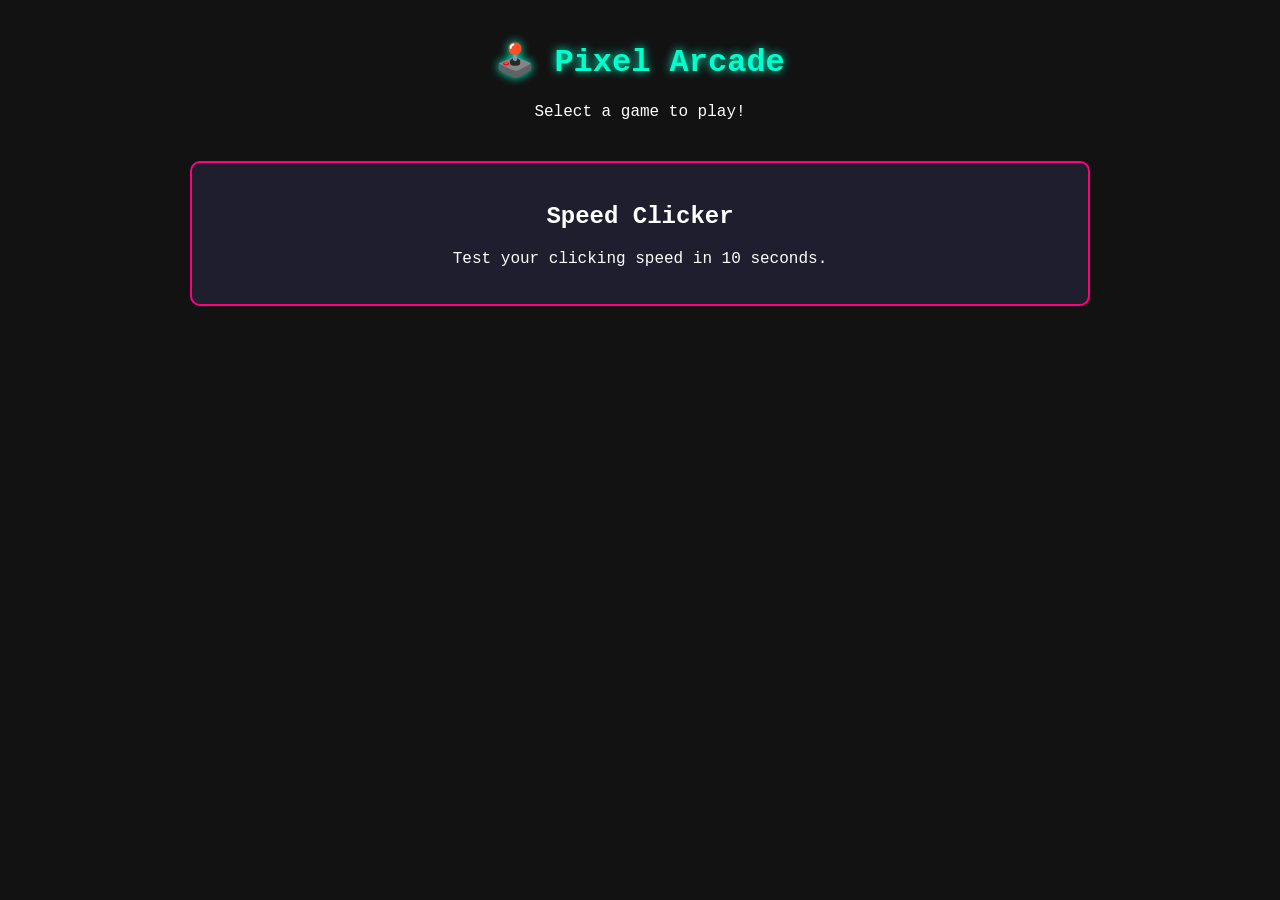
==== index.html @ 7aa88722 "first commit" ====
<!DOCTYPE html>
<html lang="en">
<head>
  <meta charset="UTF-8">
  <meta name="viewport" content="width=device-width, initial-scale=1.0">
  <title>Pixel Arcade</title>
  <link rel="stylesheet" href="style.css">
</head>
<body>
  <header>
    <h1>🕹️ Pixel Arcade</h1>
    <p>Select a game to play!</p>
  </header>

  <main class="game-grid">
    <a href="games/clicker.html" class="game-card">
      <h2>Speed Clicker</h2>
      <p>Test your clicking speed in 10 seconds.</p>
    </a>
    <!-- Add more game cards here as you build them -->
  </main>
</body>
</html>
---- style.css ----
body {
  background-color: #121212;
  color: #ffffff;
  font-family: 'Courier New', Courier, monospace;
  text-align: center;
  margin: 0;
  padding: 20px;
}

header h1 {
  color: #00ffcc;
  text-shadow: 0 0 10px #00ffcc;
}

.game-grid {
  display: grid;
  grid-template-columns: repeat(auto-fit, minmax(250px, 1fr));
  gap: 20px;
  max-width: 900px;
  margin: 40px auto;
}

.game-card {
  background-color: #1e1e2e;
  border: 2px solid #ff007f;
  border-radius: 10px;
  padding: 20px;
  text-decoration: none;
  color: white;
  transition: transform 0.2s, box-shadow 0.2s;
}

.game-card:hover {
  transform: translateY(-5px);
  box-shadow: 0 0 15px #ff007f;
}
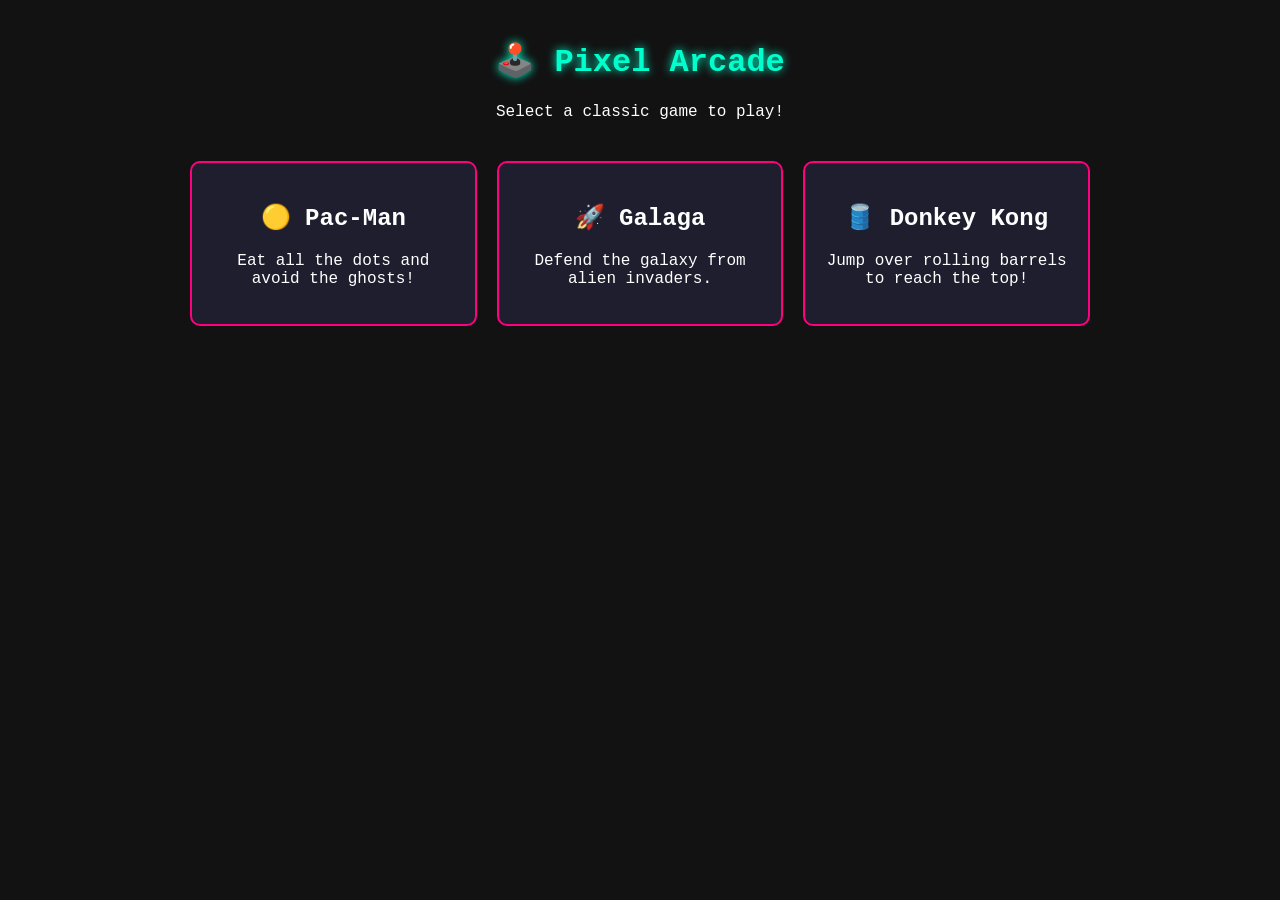
==== commit f63a5161: ""Replaced clicker with Pac-Man, Galaga, and Donkey Kong"" ====
--- a/index.html
+++ b/index.html
@@ -9,15 +9,24 @@
 <body>
   <header>
     <h1>🕹️ Pixel Arcade</h1>
-    <p>Select a game to play!</p>
+    <p>Select a classic game to play!</p>
   </header>
 
   <main class="game-grid">
-    <a href="games/clicker.html" class="game-card">
-      <h2>Speed Clicker</h2>
-      <p>Test your clicking speed in 10 seconds.</p>
+    <a href="games/pacman.html" class="game-card">
+      <h2>🟡 Pac-Man</h2>
+      <p>Eat all the dots and avoid the ghosts!</p>
     </a>
-    <!-- Add more game cards here as you build them -->
+
+    <a href="games/galaga.html" class="game-card">
+      <h2>🚀 Galaga</h2>
+      <p>Defend the galaxy from alien invaders.</p>
+    </a>
+
+    <a href="games/donkeykong.html" class="game-card">
+      <h2>🛢️ Donkey Kong</h2>
+      <p>Jump over rolling barrels to reach the top!</p>
+    </a>
   </main>
 </body>
 </html>
